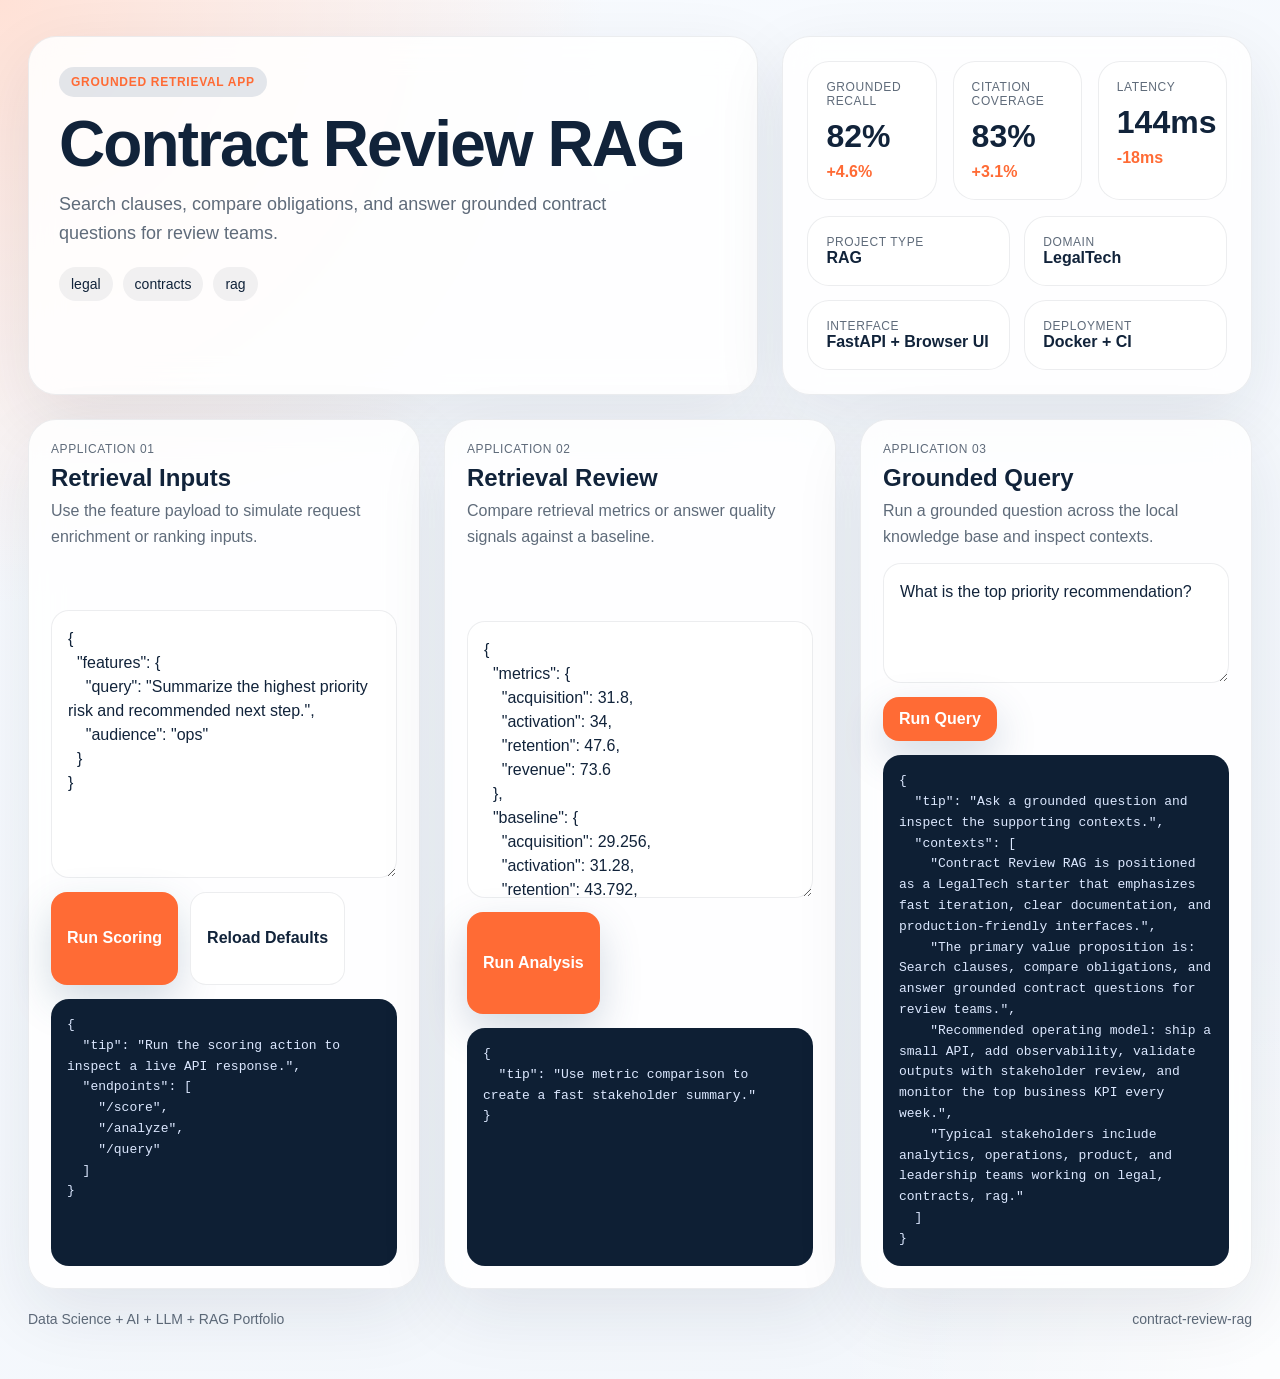
==== src/app/web/index.html @ 7615c3ea "Publish production-ready portfolio project" ====
<!doctype html>
        <html lang="en">
        <head>
          <meta charset="utf-8">
          <meta name="viewport" content="width=device-width, initial-scale=1">
          <title>Contract Review RAG</title>
          <link rel="stylesheet" href="./styles.css">
          <style>:root { --accent: #ff6b35; }</style>
        </head>
        <body>
          <div class="page">
            <section class="hero">
              <div class="panel hero-copy">
                <span class="eyebrow">Grounded Retrieval App</span>
                <h1 id="project-title">Contract Review RAG</h1>
                <p id="project-summary" class="lead">Search clauses, compare obligations, and answer grounded contract questions for review teams.</p>
                <ul id="project-tags" class="tag-list">
                  <li>legal</li><li>contracts</li><li>rag</li>
                </ul>
              </div>
              <div class="panel hero-side">
                <div class="metric-grid">
                  <article class='card'><span>Grounded Recall</span><strong>82%</strong><em>+4.6%</em></article>
<article class='card'><span>Citation Coverage</span><strong>83%</strong><em>+3.1%</em></article>
<article class='card'><span>Latency</span><strong>144ms</strong><em>-18ms</em></article>
                </div>
                <div class="mini-grid">
                  <article class='mini-card'><span>Project Type</span><strong>RAG</strong></article><article class='mini-card'><span>Domain</span><strong>LegalTech</strong></article><article class='mini-card'><span>Interface</span><strong>FastAPI + Browser UI</strong></article><article class='mini-card'><span>Deployment</span><strong>Docker + CI</strong></article>
                </div>
              </div>
            </section>
            <section class="app-grid">
              <article class="panel module">
                <div class="module-header">
                  <span>Application 01</span>
                  <h2>Retrieval Inputs</h2>
                  <p>Use the feature payload to simulate request enrichment or ranking inputs.</p>
                </div>
                <textarea id="score-input"></textarea>
                <div class="button-row">
                  <button id="run-score">Run Scoring</button>
                  <button id="load-defaults" class="secondary" type="button">Reload Defaults</button>
                </div>
                <pre id="score-output"></pre>
              </article>
              <article class="panel module">
                <div class="module-header">
                  <span>Application 02</span>
                  <h2>Retrieval Review</h2>
                  <p>Compare retrieval metrics or answer quality signals against a baseline.</p>
                </div>
                <textarea id="analyze-input"></textarea>
                <div class="button-row">
                  <button id="run-analyze">Run Analysis</button>
                </div>
                <pre id="analyze-output"></pre>
              </article>
              <article class="panel module">
                <div class="module-header">
                  <span>Application 03</span>
                  <h2>Grounded Query</h2>
                  <p>Run a grounded question across the local knowledge base and inspect contexts.</p>
                </div>
                <textarea id="query-input" class="query-input"></textarea>
                <div class="button-row">
                  <button id="run-query">Run Query</button>
                </div>
                <pre id="query-output"></pre>
              </article>
            </section>
            <footer class="footer">
              <span>Data Science + AI + LLM + RAG Portfolio</span>
              <span>contract-review-rag</span>
            </footer>
          </div>
          <script id="bootstrap-data" type="application/json">{"project": {"slug": "contract-review-rag", "title": "Contract Review RAG", "project_type": "rag", "domain": "LegalTech", "summary": "Search clauses, compare obligations, and answer grounded contract questions for review teams.", "tags": ["legal", "contracts", "rag"]}, "sample_features": {"query": "Summarize the highest priority risk and recommended next step.", "audience": "ops"}, "sample_metrics": {"acquisition": 31.8, "activation": 34.0, "retention": 47.6, "revenue": 73.6}, "sample_query": "What is the top priority recommendation?", "knowledge_base": ["Contract Review RAG is positioned as a LegalTech starter that emphasizes fast iteration, clear documentation, and production-friendly interfaces.", "The primary value proposition is: Search clauses, compare obligations, and answer grounded contract questions for review teams.", "Recommended operating model: ship a small API, add observability, validate outputs with stakeholder review, and monitor the top business KPI every week.", "Typical stakeholders include analytics, operations, product, and leadership teams working on legal, contracts, rag."], "dashboard_metrics": [{"label": "Grounded Recall", "value": "82%", "delta": "+4.6%"}, {"label": "Citation Coverage", "value": "83%", "delta": "+3.1%"}, {"label": "Latency", "value": "144ms", "delta": "-18ms"}]}</script>
          <script src="./app.js"></script>
        </body>
        </html>
---- src/app/web/styles.css ----
:root {
  --accent: #3d5a80;
  --accent-soft: rgba(61, 90, 128, 0.14);
  --bg: #f2f6fb;
  --card: rgba(255, 255, 255, 0.86);
  --line: rgba(16, 32, 51, 0.08);
  --ink: #11233a;
  --muted: #5f6b7a;
  --success: #2a9d8f;
}
* { box-sizing: border-box; }
html, body { margin: 0; min-height: 100%; }
body {
  font-family: "Avenir Next", "Segoe UI", sans-serif;
  color: var(--ink);
  background:
    radial-gradient(circle at top left, color-mix(in srgb, var(--accent) 20%, white), transparent 32%),
    radial-gradient(circle at bottom right, rgba(255,255,255,0.82), transparent 24%),
    linear-gradient(145deg, #f8fbff, var(--bg));
}
.page {
  max-width: 1320px;
  margin: 0 auto;
  padding: 36px 28px 52px;
}
.hero {
  display: grid;
  grid-template-columns: 1.4fr 0.9fr;
  gap: 24px;
  margin-bottom: 24px;
}
.panel {
  background: var(--card);
  border: 1px solid var(--line);
  border-radius: 28px;
  box-shadow: 0 24px 70px rgba(17, 35, 58, 0.09);
  backdrop-filter: blur(16px);
}
.hero-copy {
  padding: 30px;
}
.eyebrow {
  display: inline-flex;
  align-items: center;
  gap: 8px;
  padding: 8px 12px;
  background: var(--accent-soft);
  color: var(--accent);
  border-radius: 999px;
  text-transform: uppercase;
  letter-spacing: 0.06em;
  font-size: 12px;
  font-weight: 700;
}
h1 {
  margin: 16px 0 14px;
  font-size: clamp(2.2rem, 5vw, 4rem);
  line-height: 0.98;
  letter-spacing: -0.03em;
}
.lead {
  font-size: 18px;
  line-height: 1.65;
  color: var(--muted);
  max-width: 60ch;
  margin: 0;
}
.tag-list {
  display: flex;
  flex-wrap: wrap;
  gap: 10px;
  list-style: none;
  margin: 18px 0 0;
  padding: 0;
}
.tag-list li {
  padding: 9px 12px;
  border-radius: 999px;
  background: rgba(17, 35, 58, 0.06);
  color: var(--ink);
  font-size: 14px;
}
.hero-side {
  padding: 24px;
  display: grid;
  gap: 16px;
  align-content: space-between;
}
.metric-grid {
  display: grid;
  grid-template-columns: repeat(3, minmax(0, 1fr));
  gap: 16px;
}
.metric-card,
.mini-card,
.card {
  background: white;
  border: 1px solid var(--line);
  border-radius: 22px;
  padding: 18px;
}
.metric-card span,
.card span,
.mini-card span,
.module-header span {
  display: block;
  color: var(--muted);
  text-transform: uppercase;
  letter-spacing: 0.05em;
  font-size: 12px;
}
.metric-card strong,
.card strong {
  display: block;
  font-size: 32px;
  margin-top: 10px;
}
.metric-card em,
.card em {
  display: inline-block;
  margin-top: 8px;
  font-style: normal;
  color: var(--accent);
  font-weight: 700;
}
.mini-grid {
  display: grid;
  grid-template-columns: repeat(2, minmax(0, 1fr));
  gap: 14px;
}
.app-grid {
  display: grid;
  grid-template-columns: repeat(3, minmax(0, 1fr));
  gap: 24px;
}
.module {
  padding: 22px;
  display: grid;
  gap: 14px;
}
.module-header h2 {
  margin: 8px 0 6px;
  font-size: 24px;
}
.module-header p {
  margin: 0;
  color: var(--muted);
  line-height: 1.6;
}
textarea, input, button {
  font: inherit;
}
textarea {
  width: 100%;
  min-height: 220px;
  resize: vertical;
  border: 1px solid var(--line);
  border-radius: 18px;
  padding: 16px;
  background: rgba(255,255,255,0.92);
  color: var(--ink);
  line-height: 1.5;
}
.query-input {
  min-height: 120px;
}
button {
  border: 0;
  border-radius: 16px;
  background: var(--accent);
  color: white;
  padding: 13px 16px;
  font-weight: 700;
  cursor: pointer;
  box-shadow: 0 16px 40px rgba(61, 90, 128, 0.22);
}
button.secondary {
  background: white;
  color: var(--ink);
  border: 1px solid var(--line);
  box-shadow: none;
}
.button-row {
  display: flex;
  gap: 12px;
  flex-wrap: wrap;
}
pre {
  margin: 0;
  white-space: pre-wrap;
  word-break: break-word;
  background: #0e1f34;
  color: #dce8ff;
  border-radius: 18px;
  padding: 16px;
  min-height: 180px;
  font-size: 13px;
  line-height: 1.6;
  overflow: auto;
}
.footer {
  display: flex;
  justify-content: space-between;
  margin-top: 22px;
  color: var(--muted);
  font-size: 14px;
}
@media (max-width: 1080px) {
  .hero, .app-grid { grid-template-columns: 1fr; }
  .metric-grid { grid-template-columns: 1fr; }
}
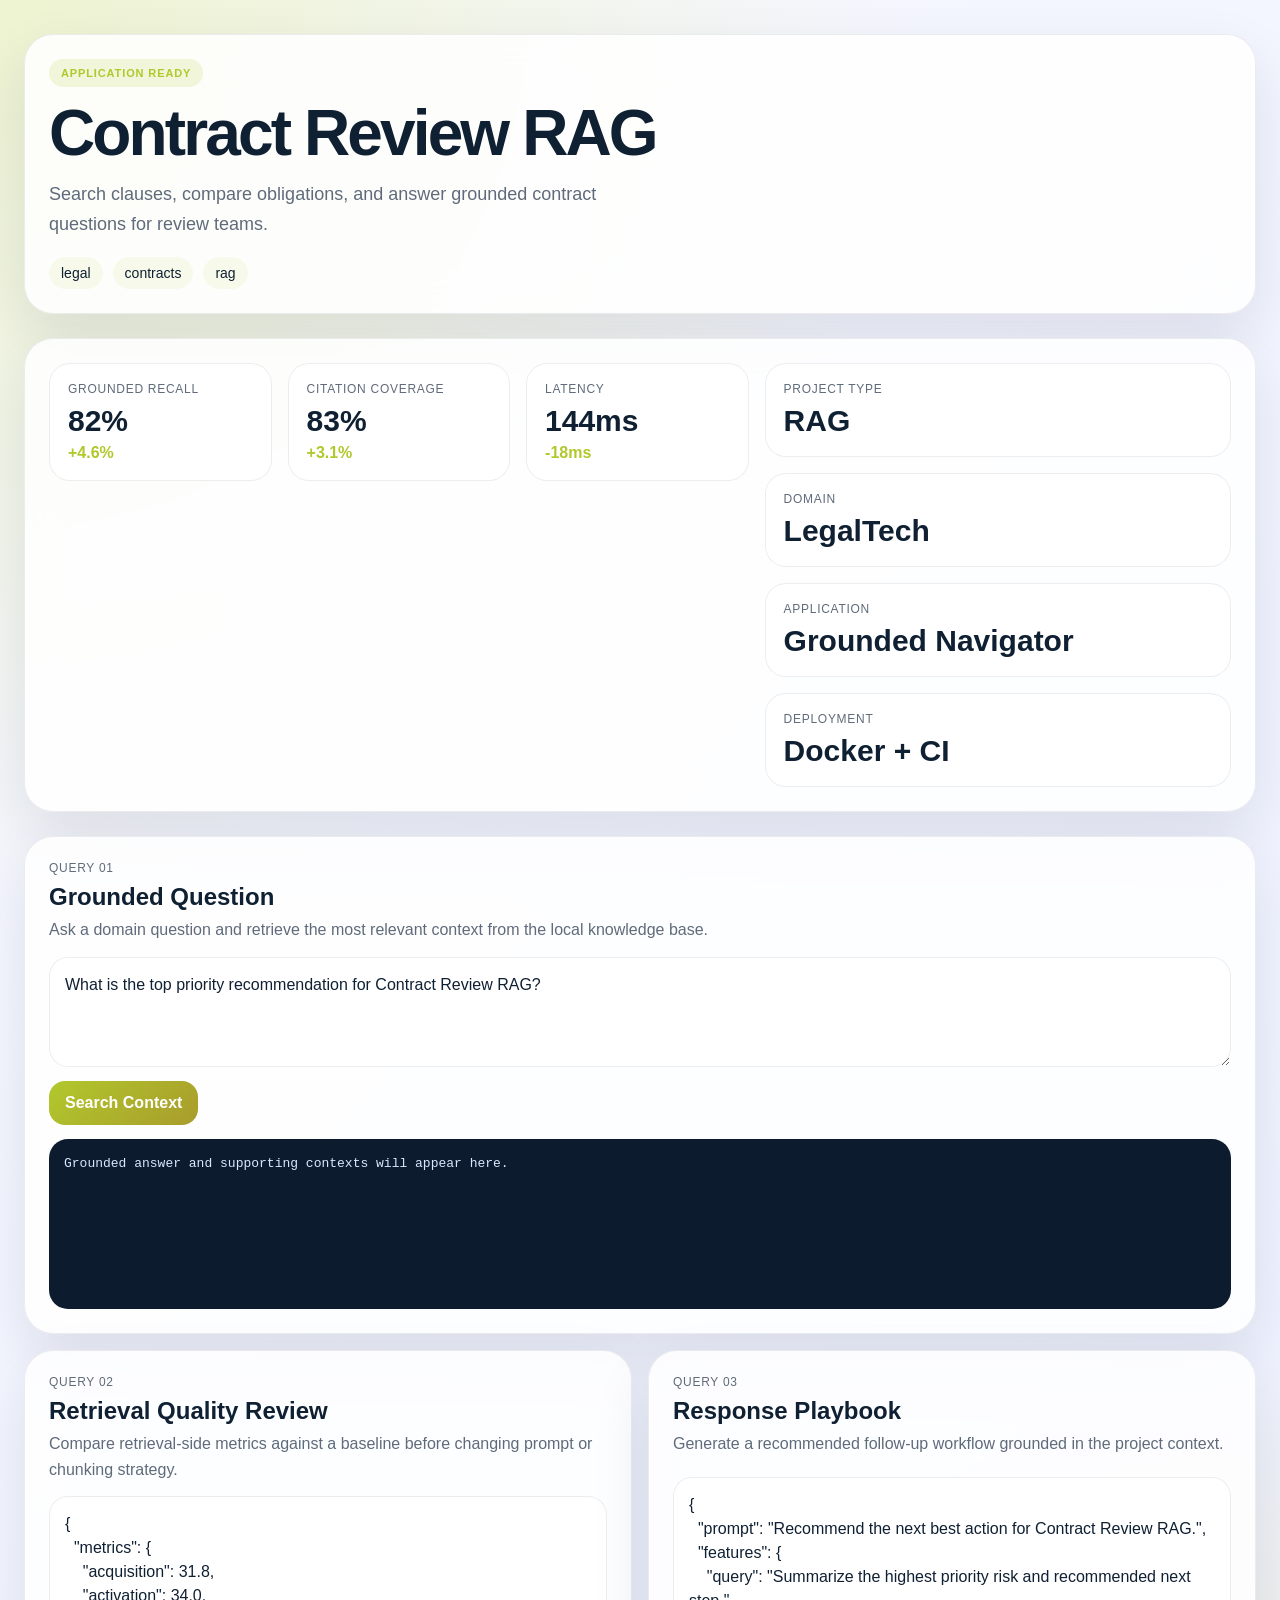
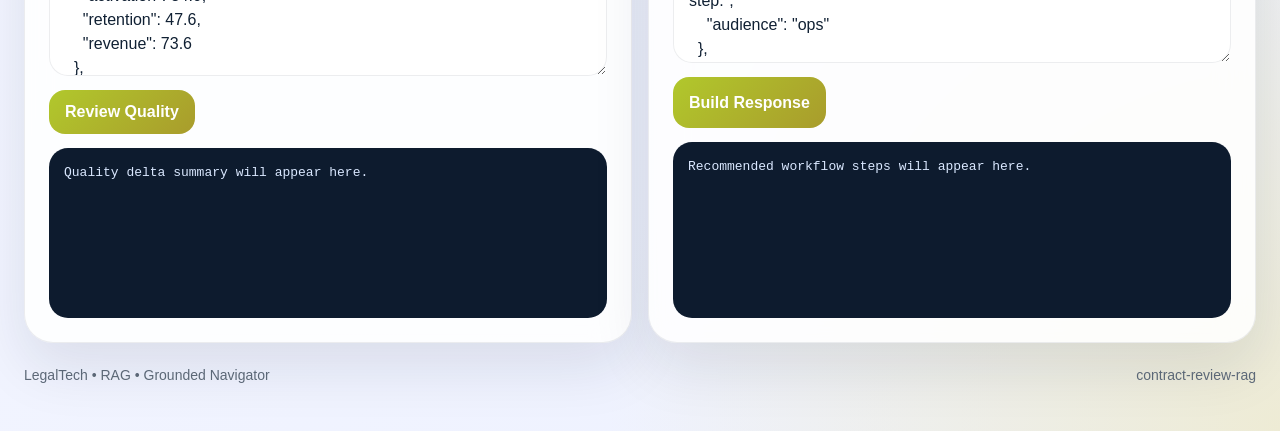
==== commit 93f0fc12: "Publish production-ready portfolio project" ====
--- a/src/app/web/index.html
+++ b/src/app/web/index.html
@@ -6,13 +6,12 @@
           <meta name="viewport" content="width=device-width, initial-scale=1">
           <title>Contract Review RAG</title>
           <link rel="stylesheet" href="./styles.css">
-          <style>:root { --accent: #ff6b35; }</style>
         </head>
-        <body>
-          <div class="page">
+        <body class="surface-aurora">
+          <div class="page layout-board eyebrow-solid headline-tall modules-2 hero-align-left">
             <section class="hero">
               <div class="panel hero-copy">
-                <span class="eyebrow">Grounded Retrieval App</span>
+                <span class="eyebrow" data-health>Grounded Navigator</span>
                 <h1 id="project-title">Contract Review RAG</h1>
                 <p id="project-summary" class="lead">Search clauses, compare obligations, and answer grounded contract questions for review teams.</p>
                 <ul id="project-tags" class="tag-list">
@@ -26,55 +25,79 @@
 <article class='card'><span>Latency</span><strong>144ms</strong><em>-18ms</em></article>
                 </div>
                 <div class="mini-grid">
-                  <article class='mini-card'><span>Project Type</span><strong>RAG</strong></article><article class='mini-card'><span>Domain</span><strong>LegalTech</strong></article><article class='mini-card'><span>Interface</span><strong>FastAPI + Browser UI</strong></article><article class='mini-card'><span>Deployment</span><strong>Docker + CI</strong></article>
+                  <article class='mini-card'><span>Project Type</span><strong>RAG</strong></article><article class='mini-card'><span>Domain</span><strong>LegalTech</strong></article><article class='mini-card'><span>Application</span><strong>Grounded Navigator</strong></article><article class='mini-card'><span>Deployment</span><strong>Docker + CI</strong></article>
                 </div>
               </div>
             </section>
             <section class="app-grid">
-              <article class="panel module">
-                <div class="module-header">
-                  <span>Application 01</span>
-                  <h2>Retrieval Inputs</h2>
-                  <p>Use the feature payload to simulate request enrichment or ranking inputs.</p>
-                </div>
-                <textarea id="score-input"></textarea>
-                <div class="button-row">
-                  <button id="run-score">Run Scoring</button>
-                  <button id="load-defaults" class="secondary" type="button">Reload Defaults</button>
-                </div>
-                <pre id="score-output"></pre>
-              </article>
-              <article class="panel module">
-                <div class="module-header">
-                  <span>Application 02</span>
-                  <h2>Retrieval Review</h2>
-                  <p>Compare retrieval metrics or answer quality signals against a baseline.</p>
-                </div>
-                <textarea id="analyze-input"></textarea>
-                <div class="button-row">
-                  <button id="run-analyze">Run Analysis</button>
-                </div>
-                <pre id="analyze-output"></pre>
-              </article>
-              <article class="panel module">
-                <div class="module-header">
-                  <span>Application 03</span>
-                  <h2>Grounded Query</h2>
-                  <p>Run a grounded question across the local knowledge base and inspect contexts.</p>
-                </div>
-                <textarea id="query-input" class="query-input"></textarea>
-                <div class="button-row">
-                  <button id="run-query">Run Query</button>
-                </div>
-                <pre id="query-output"></pre>
-              </article>
+              <article class="panel module js-module span-wide">
+  <div class="module-header">
+    <span>Query 01</span>
+    <h2>Grounded Question</h2>
+    <p>Ask a domain question and retrieve the most relevant context from the local knowledge base.</p>
+  </div>
+  <textarea class="js-input module-input-text">What is the top priority recommendation for Contract Review RAG?</textarea>
+  <div class="button-row">
+    <button class="js-run" data-endpoint="/query" data-input-mode="text">Search Context</button>
+  </div>
+  <pre class="js-output">Grounded answer and supporting contexts will appear here.</pre>
+</article>
+<article class="panel module js-module span-normal">
+          <div class="module-header">
+            <span>Query 02</span>
+            <h2>Retrieval Quality Review</h2>
+            <p>Compare retrieval-side metrics against a baseline before changing prompt or chunking strategy.</p>
+          </div>
+          <textarea class="js-input">{
+  &quot;metrics&quot;: {
+    &quot;acquisition&quot;: 31.8,
+    &quot;activation&quot;: 34.0,
+    &quot;retention&quot;: 47.6,
+    &quot;revenue&quot;: 73.6
+  },
+  &quot;baseline&quot;: {
+    &quot;acquisition&quot;: 29.26,
+    &quot;activation&quot;: 31.28,
+    &quot;retention&quot;: 43.79,
+    &quot;revenue&quot;: 67.71
+  }
+}</textarea>
+          <div class="button-row">
+            <button class="js-run" data-endpoint="/analyze" data-input-mode="json">Review Quality</button>
+          </div>
+          <pre class="js-output">Quality delta summary will appear here.</pre>
+        </article>
+<article class="panel module js-module span-normal">
+          <div class="module-header">
+            <span>Query 03</span>
+            <h2>Response Playbook</h2>
+            <p>Generate a recommended follow-up workflow grounded in the project context.</p>
+          </div>
+          <textarea class="js-input">{
+  &quot;prompt&quot;: &quot;Recommend the next best action for Contract Review RAG.&quot;,
+  &quot;features&quot;: {
+    &quot;query&quot;: &quot;Summarize the highest priority risk and recommended next step.&quot;,
+    &quot;audience&quot;: &quot;ops&quot;
+  },
+  &quot;metrics&quot;: {
+    &quot;acquisition&quot;: 31.8,
+    &quot;activation&quot;: 34.0,
+    &quot;retention&quot;: 47.6,
+    &quot;revenue&quot;: 73.6
+  }
+}</textarea>
+          <div class="button-row">
+            <button class="js-run" data-endpoint="/recommend" data-input-mode="json">Build Response</button>
+          </div>
+          <pre class="js-output">Recommended workflow steps will appear here.</pre>
+        </article>
             </section>
             <footer class="footer">
-              <span>Data Science + AI + LLM + RAG Portfolio</span>
+              <span>LegalTech • RAG • Grounded Navigator</span>
               <span>contract-review-rag</span>
             </footer>
           </div>
-          <script id="bootstrap-data" type="application/json">{"project": {"slug": "contract-review-rag", "title": "Contract Review RAG", "project_type": "rag", "domain": "LegalTech", "summary": "Search clauses, compare obligations, and answer grounded contract questions for review teams.", "tags": ["legal", "contracts", "rag"]}, "sample_features": {"query": "Summarize the highest priority risk and recommended next step.", "audience": "ops"}, "sample_metrics": {"acquisition": 31.8, "activation": 34.0, "retention": 47.6, "revenue": 73.6}, "sample_query": "What is the top priority recommendation?", "knowledge_base": ["Contract Review RAG is positioned as a LegalTech starter that emphasizes fast iteration, clear documentation, and production-friendly interfaces.", "The primary value proposition is: Search clauses, compare obligations, and answer grounded contract questions for review teams.", "Recommended operating model: ship a small API, add observability, validate outputs with stakeholder review, and monitor the top business KPI every week.", "Typical stakeholders include analytics, operations, product, and leadership teams working on legal, contracts, rag."], "dashboard_metrics": [{"label": "Grounded Recall", "value": "82%", "delta": "+4.6%"}, {"label": "Citation Coverage", "value": "83%", "delta": "+3.1%"}, {"label": "Latency", "value": "144ms", "delta": "-18ms"}]}</script>
+          <script id="bootstrap-data" type="application/json">{"project": {"slug": "contract-review-rag", "title": "Contract Review RAG", "project_type": "rag", "domain": "LegalTech", "summary": "Search clauses, compare obligations, and answer grounded contract questions for review teams.", "tags": ["legal", "contracts", "rag"]}, "app_archetype": "navigator", "ui_profile": {"layout": "board", "surface": "aurora", "font_stack": "\"IBM Plex Sans\", \"Segoe UI\", sans-serif", "radius": 29, "shadow": 59, "eyebrow_style": "solid", "module_columns": 2, "hero_align": "left", "headline_mode": "tall"}, "app_modules": [{"label": "Query 01", "title": "Grounded Question", "description": "Ask a domain question and retrieve the most relevant context from the local knowledge base.", "endpoint": "/query", "input_mode": "text", "cta": "Search Context", "prefill": "What is the top priority recommendation for Contract Review RAG?", "hint": "Grounded answer and supporting contexts will appear here.", "span": "wide"}, {"label": "Query 02", "title": "Retrieval Quality Review", "description": "Compare retrieval-side metrics against a baseline before changing prompt or chunking strategy.", "endpoint": "/analyze", "input_mode": "json", "cta": "Review Quality", "prefill": "{\n  \"metrics\": {\n    \"acquisition\": 31.8,\n    \"activation\": 34.0,\n    \"retention\": 47.6,\n    \"revenue\": 73.6\n  },\n  \"baseline\": {\n    \"acquisition\": 29.26,\n    \"activation\": 31.28,\n    \"retention\": 43.79,\n    \"revenue\": 67.71\n  }\n}", "hint": "Quality delta summary will appear here.", "span": "normal"}, {"label": "Query 03", "title": "Response Playbook", "description": "Generate a recommended follow-up workflow grounded in the project context.", "endpoint": "/recommend", "input_mode": "json", "cta": "Build Response", "prefill": "{\n  \"prompt\": \"Recommend the next best action for Contract Review RAG.\",\n  \"features\": {\n    \"query\": \"Summarize the highest priority risk and recommended next step.\",\n    \"audience\": \"ops\"\n  },\n  \"metrics\": {\n    \"acquisition\": 31.8,\n    \"activation\": 34.0,\n    \"retention\": 47.6,\n    \"revenue\": 73.6\n  }\n}", "hint": "Recommended workflow steps will appear here.", "span": "normal"}], "sample_features": {"query": "Summarize the highest priority risk and recommended next step.", "audience": "ops"}, "sample_metrics": {"acquisition": 31.8, "activation": 34.0, "retention": 47.6, "revenue": 73.6}, "knowledge_base": ["Contract Review RAG is positioned as a LegalTech starter that emphasizes fast iteration, clear documentation, and production-friendly interfaces.", "The primary value proposition is: Search clauses, compare obligations, and answer grounded contract questions for review teams.", "Recommended operating model: ship a small API, add observability, validate outputs with stakeholder review, and monitor the top business KPI every week.", "Typical stakeholders include analytics, operations, product, and leadership teams working on legal, contracts, rag."], "dashboard_metrics": [{"label": "Grounded Recall", "value": "82%", "delta": "+4.6%"}, {"label": "Citation Coverage", "value": "83%", "delta": "+3.1%"}, {"label": "Latency", "value": "144ms", "delta": "-18ms"}]}</script>
           <script src="./app.js"></script>
         </body>
         </html>
--- a/src/app/web/styles.css
+++ b/src/app/web/styles.css
@@ -1,141 +1,185 @@
 
 :root {
-  --accent: #3d5a80;
-  --accent-soft: rgba(61, 90, 128, 0.14);
-  --bg: #f2f6fb;
+  --accent: #b1c82c;
+  --accent-2: #a99c2c;
+  --accent-soft: color-mix(in srgb, var(--accent) 18%, white);
+  --radius: 29px;
+  --shadow-size: 59px;
+  --font-stack: "IBM Plex Sans", "Segoe UI", sans-serif;
+  --bg: #f4f7fb;
   --card: rgba(255, 255, 255, 0.86);
   --line: rgba(16, 32, 51, 0.08);
-  --ink: #11233a;
+  --ink: #102033;
   --muted: #5f6b7a;
-  --success: #2a9d8f;
+  --output-bg: #0d1b2e;
+  --output-ink: #dae8ff;
 }
 * { box-sizing: border-box; }
 html, body { margin: 0; min-height: 100%; }
 body {
-  font-family: "Avenir Next", "Segoe UI", sans-serif;
+  font-family: var(--font-stack);
   color: var(--ink);
-  background:
-    radial-gradient(circle at top left, color-mix(in srgb, var(--accent) 20%, white), transparent 32%),
-    radial-gradient(circle at bottom right, rgba(255,255,255,0.82), transparent 24%),
-    linear-gradient(145deg, #f8fbff, var(--bg));
+  background: linear-gradient(145deg, #f8fbff, var(--bg));
+}
+body.surface-mist {
+  --bg: #eef4fb;
+  background:
+    radial-gradient(circle at top left, color-mix(in srgb, var(--accent) 18%, white), transparent 34%),
+    linear-gradient(145deg, #fbfdff, var(--bg));
+}
+body.surface-aurora {
+  --bg: #edf1ff;
+  background:
+    radial-gradient(circle at 0% 0%, color-mix(in srgb, var(--accent) 22%, white), transparent 38%),
+    radial-gradient(circle at 100% 100%, color-mix(in srgb, var(--accent-2) 20%, white), transparent 28%),
+    linear-gradient(135deg, #f7f8ff, var(--bg));
+}
+body.surface-sand {
+  --bg: #f5efe8;
+  --card: rgba(255, 251, 246, 0.9);
+  background:
+    linear-gradient(135deg, rgba(255,255,255,0.82), rgba(245, 239, 232, 0.98)),
+    radial-gradient(circle at top right, color-mix(in srgb, var(--accent) 16%, white), transparent 32%);
+}
+body.surface-slate {
+  --bg: #ecf0f7;
+  --card: rgba(248, 250, 255, 0.88);
+  background:
+    linear-gradient(160deg, #f7f9fc, var(--bg)),
+    radial-gradient(circle at bottom left, color-mix(in srgb, var(--accent-2) 16%, white), transparent 34%);
+}
+body.surface-paper {
+  --bg: #f8f8f4;
+  --card: rgba(255,255,255,0.93);
+  background:
+    linear-gradient(180deg, #fffefb, var(--bg));
+}
+body.surface-ink {
+  --bg: #0f1726;
+  --card: rgba(15, 23, 38, 0.88);
+  --line: rgba(226, 238, 255, 0.1);
+  --ink: #f5f8ff;
+  --muted: #b4c0cf;
+  --output-bg: rgba(255,255,255,0.06);
+  --output-ink: #f5f8ff;
+  background:
+    radial-gradient(circle at top left, color-mix(in srgb, var(--accent) 28%, transparent), transparent 42%),
+    linear-gradient(145deg, #09111d, var(--bg));
 }
 .page {
-  max-width: 1320px;
+  max-width: 1360px;
   margin: 0 auto;
-  padding: 36px 28px 52px;
-}
-.hero {
-  display: grid;
-  grid-template-columns: 1.4fr 0.9fr;
+  padding: 34px 24px 48px;
+  display: grid;
   gap: 24px;
-  margin-bottom: 24px;
 }
 .panel {
   background: var(--card);
   border: 1px solid var(--line);
-  border-radius: 28px;
-  box-shadow: 0 24px 70px rgba(17, 35, 58, 0.09);
-  backdrop-filter: blur(16px);
-}
-.hero-copy {
-  padding: 30px;
+  border-radius: var(--radius);
+  box-shadow: 0 24px var(--shadow-size) rgba(16, 32, 51, 0.1);
+  backdrop-filter: blur(18px);
+}
+.hero {
+  display: grid;
+  gap: 24px;
+}
+.hero-copy,
+.hero-side,
+.module {
+  padding: 24px;
 }
 .eyebrow {
   display: inline-flex;
   align-items: center;
   gap: 8px;
   padding: 8px 12px;
+  border-radius: 999px;
   background: var(--accent-soft);
   color: var(--accent);
-  border-radius: 999px;
   text-transform: uppercase;
-  letter-spacing: 0.06em;
-  font-size: 12px;
-  font-weight: 700;
+  letter-spacing: 0.08em;
+  font-size: 11px;
+  font-weight: 800;
+}
+.page.eyebrow-outline .eyebrow {
+  background: transparent;
+  border: 1px solid color-mix(in srgb, var(--accent) 40%, white);
+}
+.page.eyebrow-soft .eyebrow {
+  background: color-mix(in srgb, var(--accent) 12%, white);
+  color: color-mix(in srgb, var(--accent) 82%, black);
 }
 h1 {
-  margin: 16px 0 14px;
-  font-size: clamp(2.2rem, 5vw, 4rem);
-  line-height: 0.98;
-  letter-spacing: -0.03em;
-}
+  margin: 14px 0 12px;
+  font-size: clamp(2.2rem, 5vw, 4.4rem);
+  line-height: 0.96;
+  letter-spacing: -0.045em;
+}
+.page.headline-compact h1 { max-width: 10ch; }
+.page.headline-tall h1 { line-height: 1.03; font-size: clamp(2.4rem, 5vw, 4.8rem); }
 .lead {
+  margin: 0;
   font-size: 18px;
-  line-height: 1.65;
+  line-height: 1.68;
   color: var(--muted);
-  max-width: 60ch;
-  margin: 0;
+  max-width: 62ch;
 }
 .tag-list {
+  list-style: none;
   display: flex;
   flex-wrap: wrap;
   gap: 10px;
-  list-style: none;
   margin: 18px 0 0;
   padding: 0;
 }
 .tag-list li {
-  padding: 9px 12px;
+  padding: 8px 12px;
   border-radius: 999px;
-  background: rgba(17, 35, 58, 0.06);
+  background: color-mix(in srgb, var(--accent) 10%, white);
   color: var(--ink);
   font-size: 14px;
 }
 .hero-side {
-  padding: 24px;
   display: grid;
   gap: 16px;
-  align-content: space-between;
-}
-.metric-grid {
-  display: grid;
-  grid-template-columns: repeat(3, minmax(0, 1fr));
+}
+.metric-grid,
+.mini-grid,
+.app-grid {
+  display: grid;
   gap: 16px;
 }
-.metric-card,
-.mini-card,
-.card {
-  background: white;
+.card,
+.mini-card {
+  background: color-mix(in srgb, var(--card) 92%, white);
   border: 1px solid var(--line);
-  border-radius: 22px;
+  border-radius: calc(var(--radius) - 8px);
   padding: 18px;
 }
-.metric-card span,
 .card span,
 .mini-card span,
 .module-header span {
   display: block;
   color: var(--muted);
   text-transform: uppercase;
-  letter-spacing: 0.05em;
+  letter-spacing: 0.06em;
   font-size: 12px;
 }
-.metric-card strong,
-.card strong {
+.card strong,
+.mini-card strong {
   display: block;
-  font-size: 32px;
-  margin-top: 10px;
-}
-.metric-card em,
+  margin-top: 8px;
+  font-size: 30px;
+}
 .card em {
   display: inline-block;
-  margin-top: 8px;
+  margin-top: 6px;
   font-style: normal;
   color: var(--accent);
   font-weight: 700;
 }
-.mini-grid {
-  display: grid;
-  grid-template-columns: repeat(2, minmax(0, 1fr));
-  gap: 14px;
-}
-.app-grid {
-  display: grid;
-  grid-template-columns: repeat(3, minmax(0, 1fr));
-  gap: 24px;
-}
 .module {
-  padding: 22px;
   display: grid;
   gap: 14px;
 }
@@ -148,65 +192,157 @@
   color: var(--muted);
   line-height: 1.6;
 }
-textarea, input, button {
+textarea,
+button {
   font: inherit;
 }
 textarea {
   width: 100%;
-  min-height: 220px;
+  min-height: 180px;
   resize: vertical;
   border: 1px solid var(--line);
-  border-radius: 18px;
-  padding: 16px;
-  background: rgba(255,255,255,0.92);
+  border-radius: calc(var(--radius) - 10px);
+  padding: 15px;
+  background: rgba(255,255,255,0.82);
   color: var(--ink);
   line-height: 1.5;
 }
-.query-input {
-  min-height: 120px;
+body.surface-ink textarea {
+  background: rgba(255,255,255,0.05);
+}
+.module-input-text {
+  min-height: 110px;
+}
+.button-row {
+  display: flex;
+  flex-wrap: wrap;
+  gap: 10px;
 }
 button {
   border: 0;
   border-radius: 16px;
-  background: var(--accent);
+  background: linear-gradient(135deg, var(--accent), var(--accent-2));
   color: white;
   padding: 13px 16px;
   font-weight: 700;
   cursor: pointer;
-  box-shadow: 0 16px 40px rgba(61, 90, 128, 0.22);
-}
-button.secondary {
-  background: white;
-  color: var(--ink);
-  border: 1px solid var(--line);
-  box-shadow: none;
-}
-.button-row {
-  display: flex;
-  gap: 12px;
-  flex-wrap: wrap;
 }
 pre {
   margin: 0;
   white-space: pre-wrap;
   word-break: break-word;
-  background: #0e1f34;
-  color: #dce8ff;
-  border-radius: 18px;
-  padding: 16px;
-  min-height: 180px;
+  background: var(--output-bg);
+  color: var(--output-ink);
+  border-radius: calc(var(--radius) - 10px);
+  padding: 15px;
+  min-height: 170px;
+  line-height: 1.58;
   font-size: 13px;
-  line-height: 1.6;
   overflow: auto;
 }
 .footer {
   display: flex;
   justify-content: space-between;
-  margin-top: 22px;
   color: var(--muted);
   font-size: 14px;
 }
-@media (max-width: 1080px) {
-  .hero, .app-grid { grid-template-columns: 1fr; }
-  .metric-grid { grid-template-columns: 1fr; }
-}
+.page.layout-horizon .hero {
+  grid-template-columns: 1.45fr 1fr;
+  align-items: stretch;
+}
+.page.layout-horizon.modules-2 .app-grid,
+.page.layout-horizon.modules-3 .app-grid {
+  grid-template-columns: repeat(3, minmax(0, 1fr));
+}
+.page.layout-rail .hero {
+  grid-template-columns: 0.92fr 1.08fr;
+}
+.page.layout-rail .hero-copy {
+  padding-top: 34px;
+}
+.page.layout-rail .app-grid {
+  grid-template-columns: repeat(2, minmax(0, 1fr));
+}
+.page.layout-folio .hero {
+  grid-template-columns: 1fr;
+}
+.page.layout-folio .hero-copy {
+  text-align: center;
+}
+.page.layout-folio .lead {
+  margin-inline: auto;
+}
+.page.layout-folio .tag-list {
+  justify-content: center;
+}
+.page.layout-folio .metric-grid {
+  grid-template-columns: repeat(3, minmax(0, 1fr));
+}
+.page.layout-folio .mini-grid {
+  grid-template-columns: repeat(4, minmax(0, 1fr));
+}
+.page.layout-folio .app-grid {
+  grid-template-columns: repeat(2, minmax(0, 1fr));
+}
+.page.layout-board .hero {
+  grid-template-columns: 1fr;
+}
+.page.layout-board .hero-side {
+  grid-template-columns: 1.2fr 0.8fr;
+  align-items: start;
+}
+.page.layout-board .metric-grid {
+  grid-template-columns: repeat(3, minmax(0, 1fr));
+}
+.page.layout-board .app-grid {
+  grid-template-columns: repeat(4, minmax(0, 1fr));
+}
+.page.layout-stack .hero {
+  grid-template-columns: 1fr;
+}
+.page.layout-stack .hero-side {
+  grid-template-columns: repeat(2, minmax(0, 1fr));
+}
+.page.layout-stack .app-grid {
+  grid-template-columns: repeat(3, minmax(0, 1fr));
+}
+.page.layout-console .hero {
+  grid-template-columns: 1.1fr 0.9fr;
+}
+.page.layout-console .panel,
+.page.layout-console .card,
+.page.layout-console .mini-card {
+  border-radius: 18px;
+}
+.page.modules-2 .app-grid {
+  grid-template-columns: repeat(2, minmax(0, 1fr));
+}
+.module.span-wide {
+  grid-column: span 2;
+}
+.hero-align-center .hero-copy {
+  text-align: center;
+}
+.hero-align-center .lead,
+.hero-align-center .tag-list {
+  margin-inline: auto;
+  justify-content: center;
+}
+@media (max-width: 1120px) {
+  .page.layout-horizon .hero,
+  .page.layout-rail .hero,
+  .page.layout-console .hero,
+  .page.layout-board .hero-side,
+  .page.layout-folio .mini-grid,
+  .page.layout-stack .hero-side,
+  .page.modules-2 .app-grid,
+  .page.layout-board .app-grid,
+  .page.layout-stack .app-grid,
+  .page.layout-horizon.modules-3 .app-grid,
+  .page.layout-folio .app-grid {
+    grid-template-columns: 1fr;
+  }
+  .module.span-wide {
+    grid-column: auto;
+  }
+}
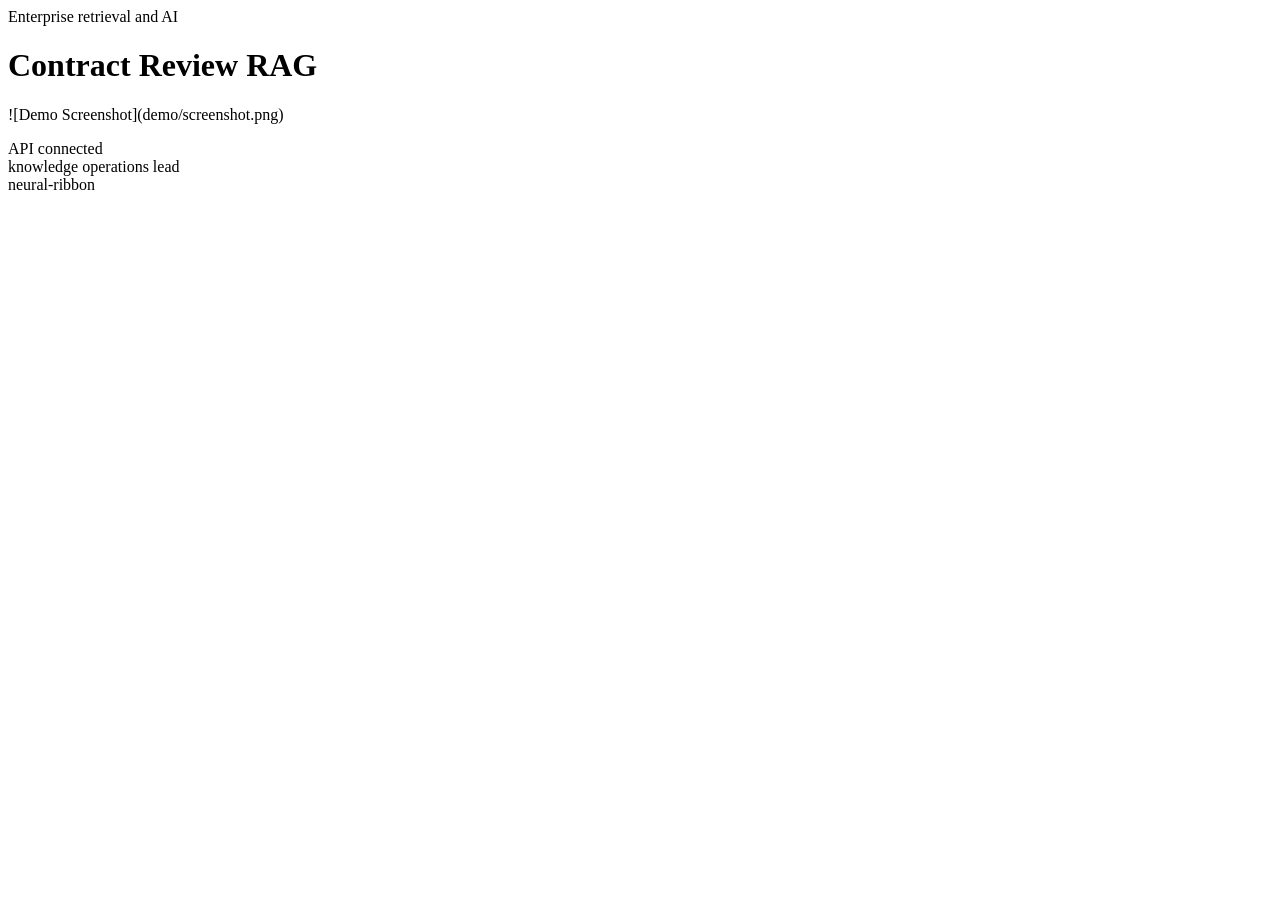
==== commit 4d777393: "Upgrade to production-grade app scaffold and 3D landing page" ====
--- a/src/app/web/index.html
+++ b/src/app/web/index.html
@@ -1,103 +1,29 @@
-
-        <!doctype html>
-        <html lang="en">
-        <head>
-          <meta charset="utf-8">
-          <meta name="viewport" content="width=device-width, initial-scale=1">
-          <title>Contract Review RAG</title>
-          <link rel="stylesheet" href="./styles.css">
-        </head>
-        <body class="surface-aurora">
-          <div class="page layout-board eyebrow-solid headline-tall modules-2 hero-align-left">
-            <section class="hero">
-              <div class="panel hero-copy">
-                <span class="eyebrow" data-health>Grounded Navigator</span>
-                <h1 id="project-title">Contract Review RAG</h1>
-                <p id="project-summary" class="lead">Search clauses, compare obligations, and answer grounded contract questions for review teams.</p>
-                <ul id="project-tags" class="tag-list">
-                  <li>legal</li><li>contracts</li><li>rag</li>
-                </ul>
-              </div>
-              <div class="panel hero-side">
-                <div class="metric-grid">
-                  <article class='card'><span>Grounded Recall</span><strong>82%</strong><em>+4.6%</em></article>
-<article class='card'><span>Citation Coverage</span><strong>83%</strong><em>+3.1%</em></article>
-<article class='card'><span>Latency</span><strong>144ms</strong><em>-18ms</em></article>
-                </div>
-                <div class="mini-grid">
-                  <article class='mini-card'><span>Project Type</span><strong>RAG</strong></article><article class='mini-card'><span>Domain</span><strong>LegalTech</strong></article><article class='mini-card'><span>Application</span><strong>Grounded Navigator</strong></article><article class='mini-card'><span>Deployment</span><strong>Docker + CI</strong></article>
-                </div>
-              </div>
-            </section>
-            <section class="app-grid">
-              <article class="panel module js-module span-wide">
-  <div class="module-header">
-    <span>Query 01</span>
-    <h2>Grounded Question</h2>
-    <p>Ask a domain question and retrieve the most relevant context from the local knowledge base.</p>
+<!DOCTYPE html>
+<html lang="en">
+<head>
+  <meta charset="UTF-8" />
+  <meta name="viewport" content="width=device-width, initial-scale=1.0" />
+  <title>Contract Review RAG App</title>
+  <link rel="stylesheet" href="/assets/styles.css" />
+</head>
+<body>
+  <div id="scene" class="app-scene">
+    <header class="shell hero">
+      <div>
+        <span class="eyebrow">Enterprise retrieval and AI</span>
+        <h1>Contract Review RAG</h1>
+        <p>![Demo Screenshot](demo/screenshot.png)</p>
+      </div>
+      <aside class="status-card">
+        <div class="pill">API connected</div>
+        <div class="pill">knowledge operations lead</div>
+        <div class="pill">neural-ribbon</div>
+      </aside>
+    </header>
+    <section id="metrics" class="grid metrics"></section>
+    <section id="signals" class="grid signals"></section>
   </div>
-  <textarea class="js-input module-input-text">What is the top priority recommendation for Contract Review RAG?</textarea>
-  <div class="button-row">
-    <button class="js-run" data-endpoint="/query" data-input-mode="text">Search Context</button>
-  </div>
-  <pre class="js-output">Grounded answer and supporting contexts will appear here.</pre>
-</article>
-<article class="panel module js-module span-normal">
-          <div class="module-header">
-            <span>Query 02</span>
-            <h2>Retrieval Quality Review</h2>
-            <p>Compare retrieval-side metrics against a baseline before changing prompt or chunking strategy.</p>
-          </div>
-          <textarea class="js-input">{
-  &quot;metrics&quot;: {
-    &quot;acquisition&quot;: 31.8,
-    &quot;activation&quot;: 34.0,
-    &quot;retention&quot;: 47.6,
-    &quot;revenue&quot;: 73.6
-  },
-  &quot;baseline&quot;: {
-    &quot;acquisition&quot;: 29.26,
-    &quot;activation&quot;: 31.28,
-    &quot;retention&quot;: 43.79,
-    &quot;revenue&quot;: 67.71
-  }
-}</textarea>
-          <div class="button-row">
-            <button class="js-run" data-endpoint="/analyze" data-input-mode="json">Review Quality</button>
-          </div>
-          <pre class="js-output">Quality delta summary will appear here.</pre>
-        </article>
-<article class="panel module js-module span-normal">
-          <div class="module-header">
-            <span>Query 03</span>
-            <h2>Response Playbook</h2>
-            <p>Generate a recommended follow-up workflow grounded in the project context.</p>
-          </div>
-          <textarea class="js-input">{
-  &quot;prompt&quot;: &quot;Recommend the next best action for Contract Review RAG.&quot;,
-  &quot;features&quot;: {
-    &quot;query&quot;: &quot;Summarize the highest priority risk and recommended next step.&quot;,
-    &quot;audience&quot;: &quot;ops&quot;
-  },
-  &quot;metrics&quot;: {
-    &quot;acquisition&quot;: 31.8,
-    &quot;activation&quot;: 34.0,
-    &quot;retention&quot;: 47.6,
-    &quot;revenue&quot;: 73.6
-  }
-}</textarea>
-          <div class="button-row">
-            <button class="js-run" data-endpoint="/recommend" data-input-mode="json">Build Response</button>
-          </div>
-          <pre class="js-output">Recommended workflow steps will appear here.</pre>
-        </article>
-            </section>
-            <footer class="footer">
-              <span>LegalTech • RAG • Grounded Navigator</span>
-              <span>contract-review-rag</span>
-            </footer>
-          </div>
-          <script id="bootstrap-data" type="application/json">{"project": {"slug": "contract-review-rag", "title": "Contract Review RAG", "project_type": "rag", "domain": "LegalTech", "summary": "Search clauses, compare obligations, and answer grounded contract questions for review teams.", "tags": ["legal", "contracts", "rag"]}, "app_archetype": "navigator", "ui_profile": {"layout": "board", "surface": "aurora", "font_stack": "\"IBM Plex Sans\", \"Segoe UI\", sans-serif", "radius": 29, "shadow": 59, "eyebrow_style": "solid", "module_columns": 2, "hero_align": "left", "headline_mode": "tall"}, "app_modules": [{"label": "Query 01", "title": "Grounded Question", "description": "Ask a domain question and retrieve the most relevant context from the local knowledge base.", "endpoint": "/query", "input_mode": "text", "cta": "Search Context", "prefill": "What is the top priority recommendation for Contract Review RAG?", "hint": "Grounded answer and supporting contexts will appear here.", "span": "wide"}, {"label": "Query 02", "title": "Retrieval Quality Review", "description": "Compare retrieval-side metrics against a baseline before changing prompt or chunking strategy.", "endpoint": "/analyze", "input_mode": "json", "cta": "Review Quality", "prefill": "{\n  \"metrics\": {\n    \"acquisition\": 31.8,\n    \"activation\": 34.0,\n    \"retention\": 47.6,\n    \"revenue\": 73.6\n  },\n  \"baseline\": {\n    \"acquisition\": 29.26,\n    \"activation\": 31.28,\n    \"retention\": 43.79,\n    \"revenue\": 67.71\n  }\n}", "hint": "Quality delta summary will appear here.", "span": "normal"}, {"label": "Query 03", "title": "Response Playbook", "description": "Generate a recommended follow-up workflow grounded in the project context.", "endpoint": "/recommend", "input_mode": "json", "cta": "Build Response", "prefill": "{\n  \"prompt\": \"Recommend the next best action for Contract Review RAG.\",\n  \"features\": {\n    \"query\": \"Summarize the highest priority risk and recommended next step.\",\n    \"audience\": \"ops\"\n  },\n  \"metrics\": {\n    \"acquisition\": 31.8,\n    \"activation\": 34.0,\n    \"retention\": 47.6,\n    \"revenue\": 73.6\n  }\n}", "hint": "Recommended workflow steps will appear here.", "span": "normal"}], "sample_features": {"query": "Summarize the highest priority risk and recommended next step.", "audience": "ops"}, "sample_metrics": {"acquisition": 31.8, "activation": 34.0, "retention": 47.6, "revenue": 73.6}, "knowledge_base": ["Contract Review RAG is positioned as a LegalTech starter that emphasizes fast iteration, clear documentation, and production-friendly interfaces.", "The primary value proposition is: Search clauses, compare obligations, and answer grounded contract questions for review teams.", "Recommended operating model: ship a small API, add observability, validate outputs with stakeholder review, and monitor the top business KPI every week.", "Typical stakeholders include analytics, operations, product, and leadership teams working on legal, contracts, rag."], "dashboard_metrics": [{"label": "Grounded Recall", "value": "82%", "delta": "+4.6%"}, {"label": "Citation Coverage", "value": "83%", "delta": "+3.1%"}, {"label": "Latency", "value": "144ms", "delta": "-18ms"}]}</script>
-          <script src="./app.js"></script>
-        </body>
-        </html>
+  <script>window.PROJECT_MANIFEST = {"slug": "contract-review-rag", "title": "Contract Review RAG", "summary": "![Demo Screenshot](demo/screenshot.png)", "domain": "Enterprise retrieval and AI", "audience": "knowledge operations lead", "promise": "Turn retrieval systems into grounded operator tools instead of generic chat demos.", "hero": ["Production-grade app scaffold with API, CI, tests, Docker, and GitHub Pages landing.", "3D landing surface designed for GitHub Pages and recruiter-friendly storytelling.", "App backend structured for local or container deployment without changing the product narrative."], "kpis": [{"label": "Workflow clarity", "value": "96%", "note": "Operator actions mapped to product stages"}, {"label": "Deployment posture", "value": "API + Docker", "note": "Local and containerized startup paths"}, {"label": "Presentation layer", "value": "3D Pages ready", "note": "Static GitHub landing page included"}], "stages": ["ingest", "validate", "analyze", "decide", "monitor"], "cards": [{"title": "Operator cockpit", "body": "One-screen surface for the knowledge operations lead to understand what matters first."}, {"title": "API contract", "body": "Structured endpoints for health, manifest, readiness, and showcase data."}, {"title": "Deployment path", "body": "Repository includes Docker, Compose, CI workflow, and a Pages-ready landing surface."}], "scene": "neural-ribbon", "theme": {"bg": "#0f0c07", "surface": "#1f1811", "ink": "#fff8ef", "muted": "#cab59a", "accent": "#ffb15e", "accent2": "#7ef7d0"}, "pages_url": "https://r-behera.github.io/contract-review-rag/", "api_examples": {"health": {"status": "ok", "project": "contract-review-rag"}, "readiness": {"api": "ready", "landing_page": "docs/index.html", "container": "Dockerfile present"}, "signals": [{"name": "Decision coverage", "status": "strong", "detail": "App and landing narrative aligned"}, {"name": "Operator context", "status": "strong", "detail": "Primary user anchored as knowledge operations lead"}, {"name": "Delivery path", "status": "ready", "detail": "Pages + containerized app scaffold generated"}]}};</script>
+  <script src="/assets/app.js"></script>
+</body>
+</html>
